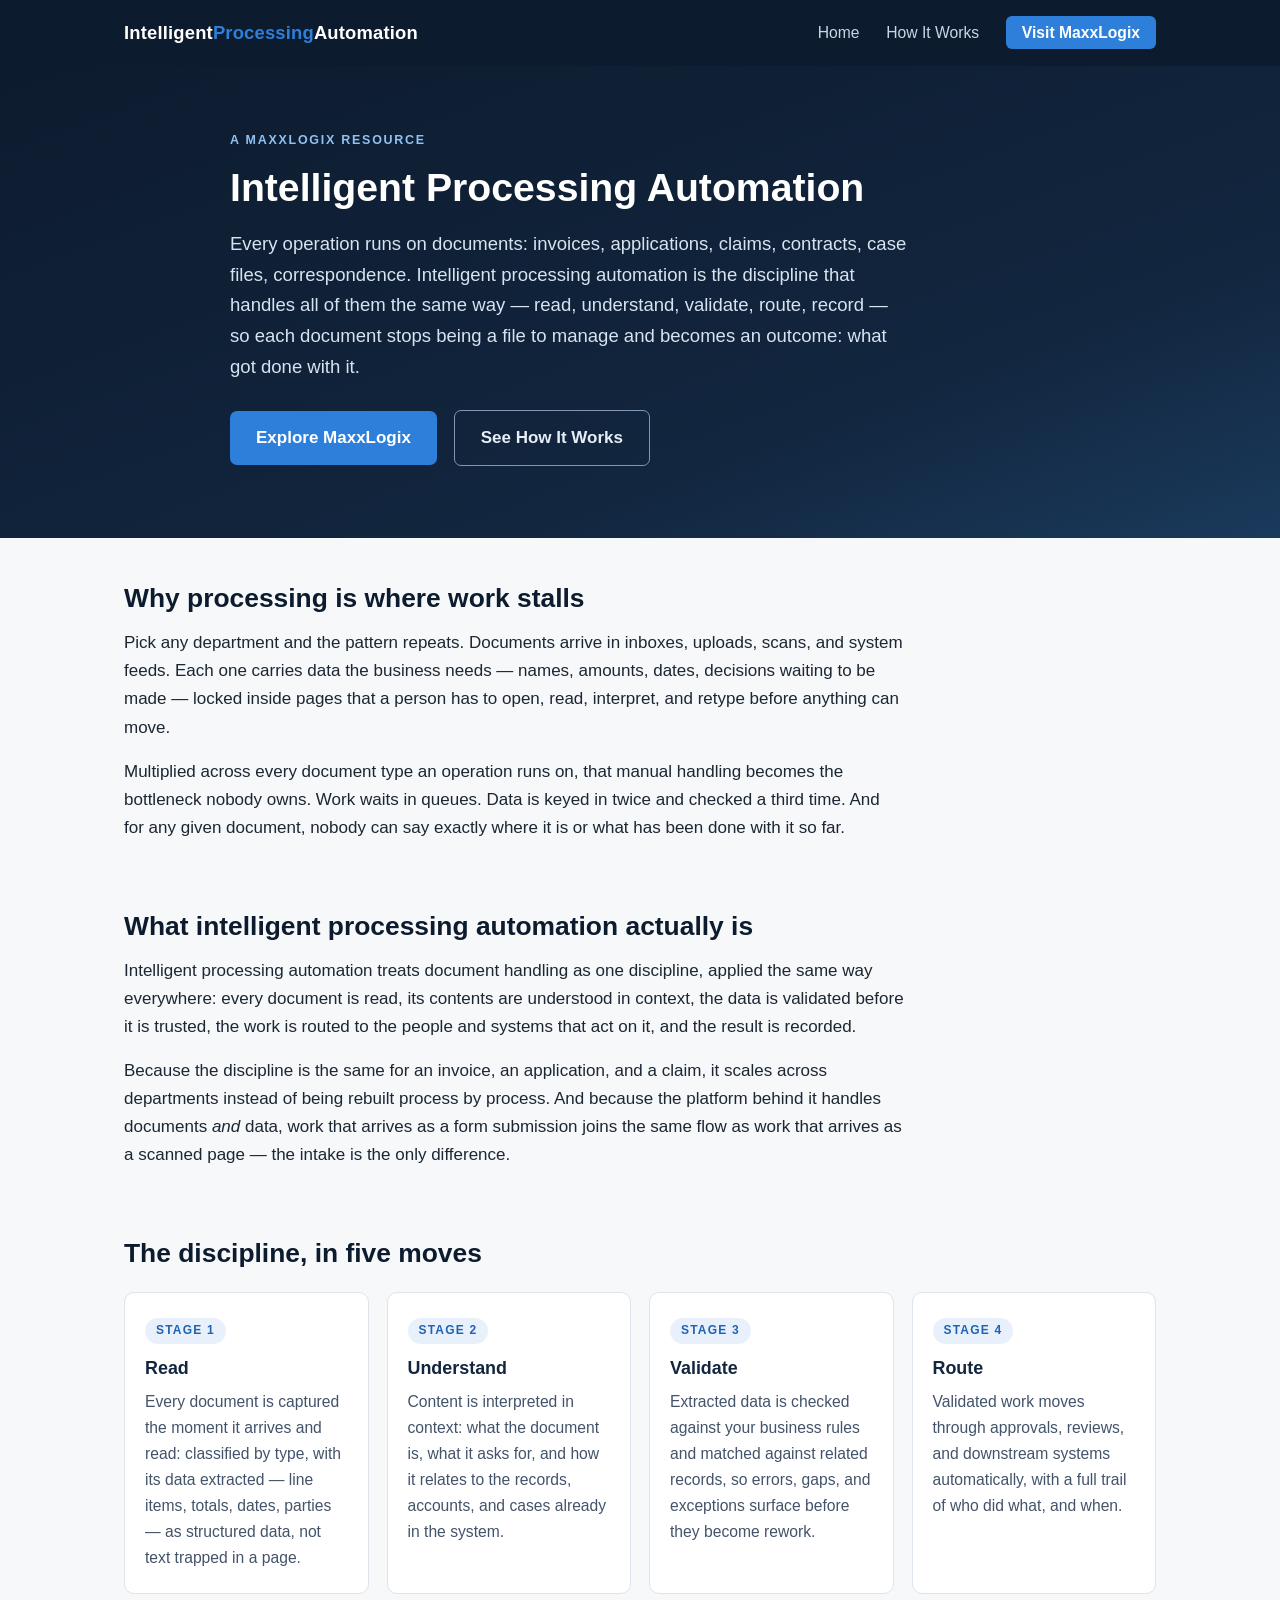
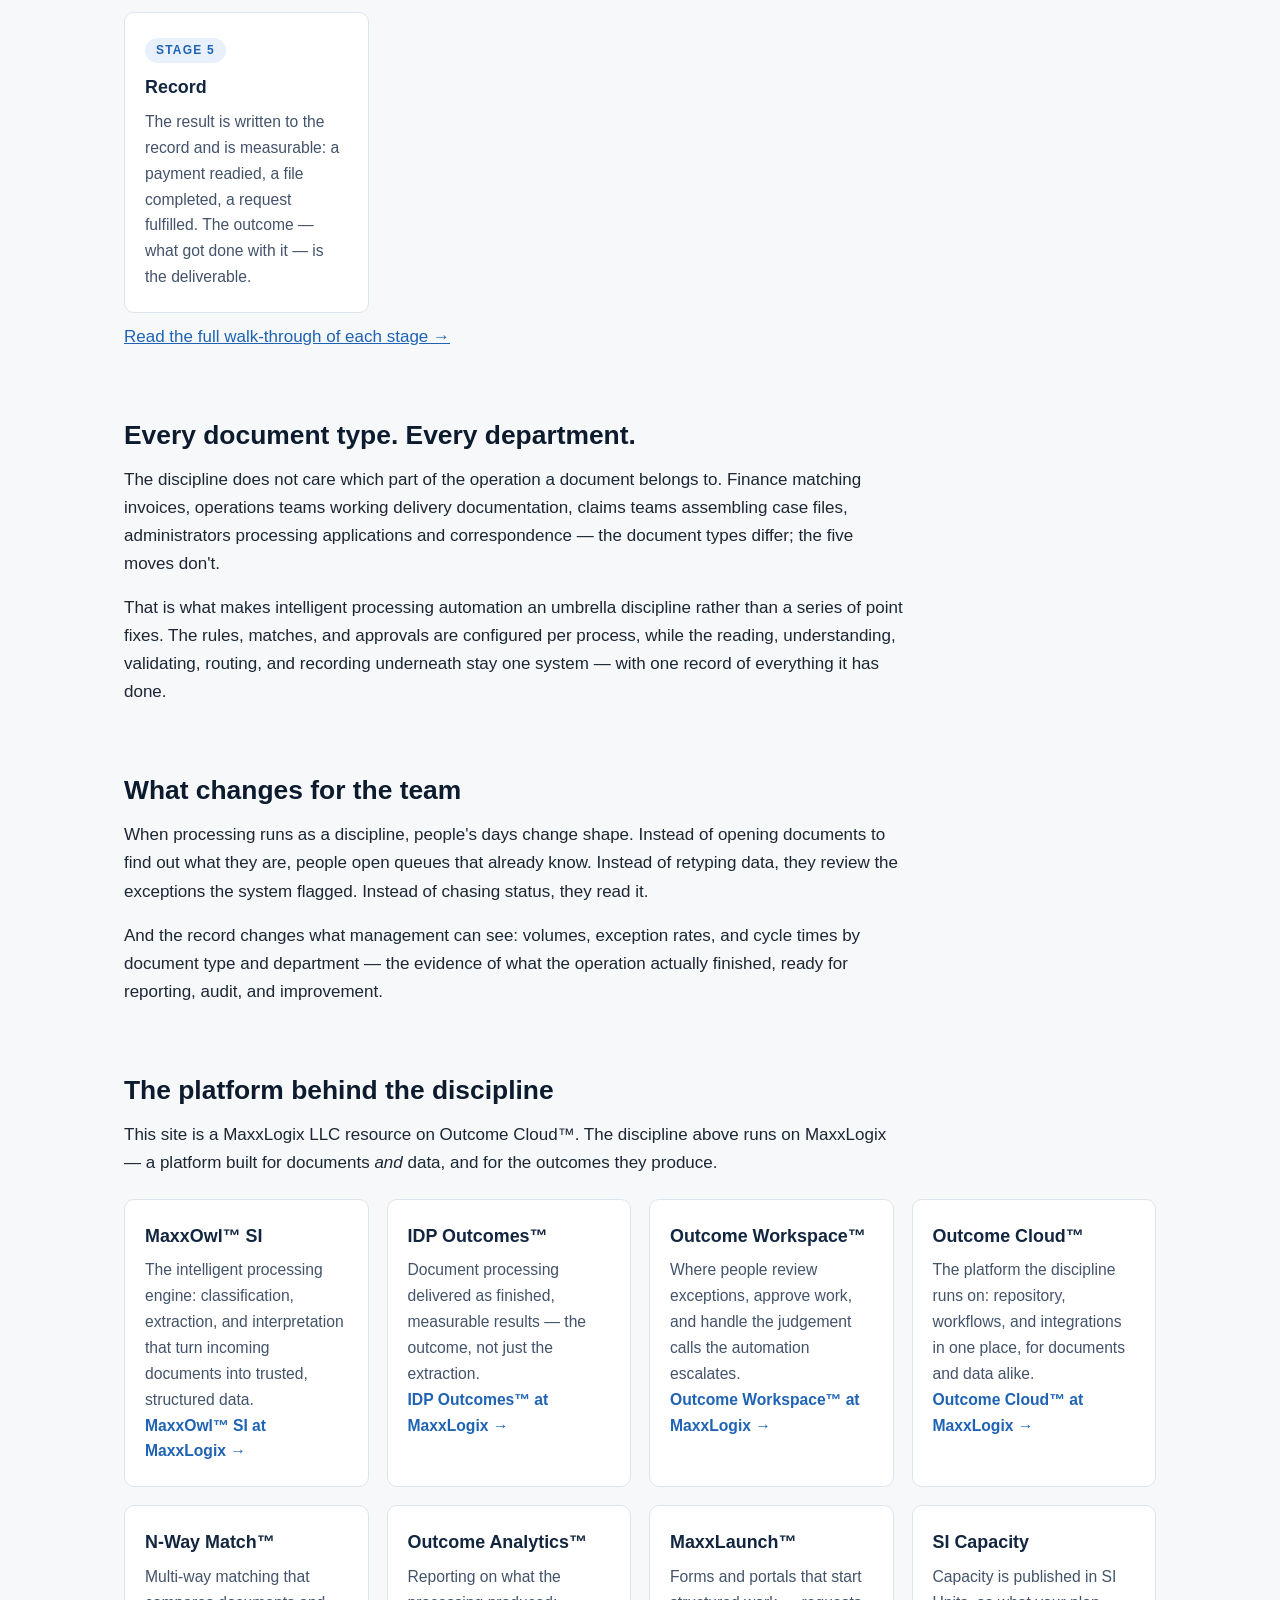
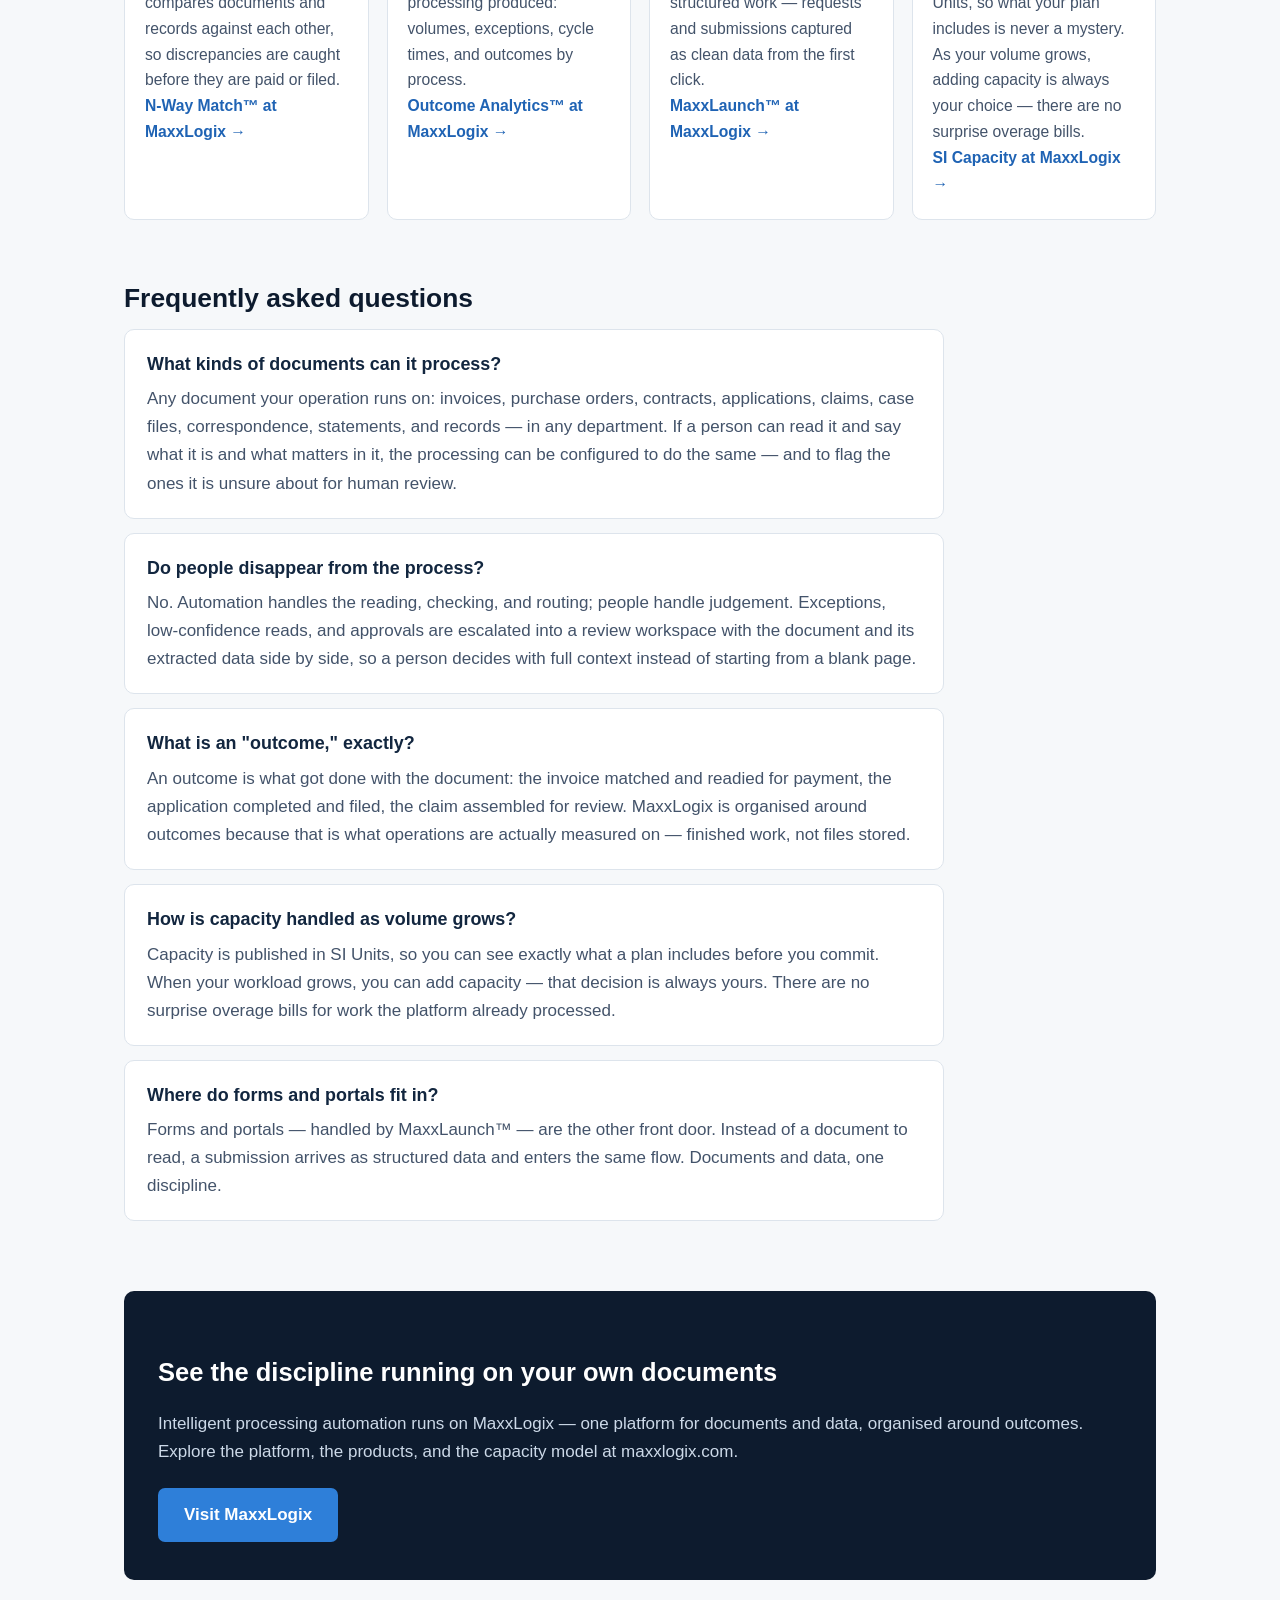
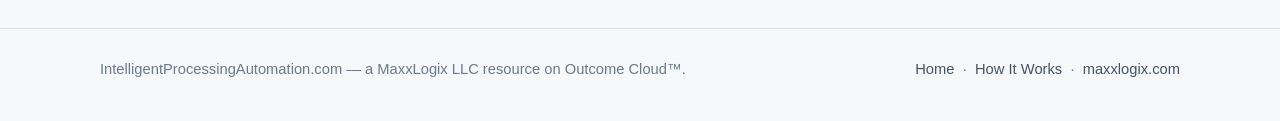
==== index.html @ 10dcc83b "Update footer attribution to MaxxLogix LLC resource on Outcome Cloud" ====
<!DOCTYPE html>
<html lang="en">
<head>
<meta charset="UTF-8">
<meta name="viewport" content="width=device-width, initial-scale=1.0">
<title>Intelligent Processing Automation: Documents Read, Understood, and Finished | Intelligent Processing Automation</title>
<meta name="description" content="Intelligent processing automation reads, understands, validates, routes, and records every document an operation runs on — in any department. See the discipline and the MaxxLogix platform behind it.">
<link rel="canonical" href="https://intelligentprocessingautomation.com/">
<meta property="og:type" content="website">
<meta property="og:site_name" content="Intelligent Processing Automation">
<meta property="og:title" content="Intelligent Processing Automation: Documents Read, Understood, and Finished">
<meta property="og:description" content="One discipline for every document an operation runs on: read, understand, validate, route, record — so each document ends as an outcome, what got done with it.">
<meta property="og:url" content="https://intelligentprocessingautomation.com/">
<meta name="twitter:card" content="summary">
<link rel="stylesheet" href="style.css">
</head>
<body>

<header class="site-header">
  <div class="header-inner">
    <a class="wordmark" href="index.html">Intelligent<span>Processing</span>Automation</a>
    <nav class="main-nav">
      <a href="index.html">Home</a>
      <a href="how-it-works.html">How It Works</a>
      <a class="nav-cta" href="https://maxxlogix.com">Visit MaxxLogix</a>
    </nav>
  </div>
</header>

<div class="hero">
  <div class="hero-inner">
    <p class="eyebrow">A MaxxLogix Resource</p>
    <h1>Intelligent Processing Automation</h1>
    <p class="lede">Every operation runs on documents: invoices, applications, claims, contracts, case files, correspondence. Intelligent processing automation is the discipline that handles all of them the same way — read, understand, validate, route, record — so each document stops being a file to manage and becomes an outcome: what got done with it.</p>
    <a class="btn" href="https://maxxlogix.com">Explore MaxxLogix</a>
    <a class="btn ghost" href="how-it-works.html">See How It Works</a>
  </div>
</div>

<main>

  <section>
    <h2>Why processing is where work stalls</h2>
    <p>Pick any department and the pattern repeats. Documents arrive in inboxes, uploads, scans, and system feeds. Each one carries data the business needs — names, amounts, dates, decisions waiting to be made — locked inside pages that a person has to open, read, interpret, and retype before anything can move.</p>
    <p>Multiplied across every document type an operation runs on, that manual handling becomes the bottleneck nobody owns. Work waits in queues. Data is keyed in twice and checked a third time. And for any given document, nobody can say exactly where it is or what has been done with it so far.</p>
  </section>

  <section>
    <h2>What intelligent processing automation actually is</h2>
    <p>Intelligent processing automation treats document handling as one discipline, applied the same way everywhere: every document is read, its contents are understood in context, the data is validated before it is trusted, the work is routed to the people and systems that act on it, and the result is recorded.</p>
    <p>Because the discipline is the same for an invoice, an application, and a claim, it scales across departments instead of being rebuilt process by process. And because the platform behind it handles documents <em>and</em> data, work that arrives as a form submission joins the same flow as work that arrives as a scanned page — the intake is the only difference.</p>
  </section>

  <section>
    <h2>The discipline, in five moves</h2>
    <div class="grid">
      <div class="card">
        <span class="step">Stage 1</span>
        <h3>Read</h3>
        <p>Every document is captured the moment it arrives and read: classified by type, with its data extracted — line items, totals, dates, parties — as structured data, not text trapped in a page.</p>
      </div>
      <div class="card">
        <span class="step">Stage 2</span>
        <h3>Understand</h3>
        <p>Content is interpreted in context: what the document is, what it asks for, and how it relates to the records, accounts, and cases already in the system.</p>
      </div>
      <div class="card">
        <span class="step">Stage 3</span>
        <h3>Validate</h3>
        <p>Extracted data is checked against your business rules and matched against related records, so errors, gaps, and exceptions surface before they become rework.</p>
      </div>
      <div class="card">
        <span class="step">Stage 4</span>
        <h3>Route</h3>
        <p>Validated work moves through approvals, reviews, and downstream systems automatically, with a full trail of who did what, and when.</p>
      </div>
      <div class="card">
        <span class="step">Stage 5</span>
        <h3>Record</h3>
        <p>The result is written to the record and is measurable: a payment readied, a file completed, a request fulfilled. The outcome — what got done with it — is the deliverable.</p>
      </div>
    </div>
    <p><a href="how-it-works.html">Read the full walk-through of each stage &rarr;</a></p>
  </section>

  <section>
    <h2>Every document type. Every department.</h2>
    <p>The discipline does not care which part of the operation a document belongs to. Finance matching invoices, operations teams working delivery documentation, claims teams assembling case files, administrators processing applications and correspondence — the document types differ; the five moves don't.</p>
    <p>That is what makes intelligent processing automation an umbrella discipline rather than a series of point fixes. The rules, matches, and approvals are configured per process, while the reading, understanding, validating, routing, and recording underneath stay one system — with one record of everything it has done.</p>
  </section>

  <section>
    <h2>What changes for the team</h2>
    <p>When processing runs as a discipline, people's days change shape. Instead of opening documents to find out what they are, people open queues that already know. Instead of retyping data, they review the exceptions the system flagged. Instead of chasing status, they read it.</p>
    <p>And the record changes what management can see: volumes, exception rates, and cycle times by document type and department — the evidence of what the operation actually finished, ready for reporting, audit, and improvement.</p>
  </section>

  <section>
    <h2>The platform behind the discipline</h2>
    <p class="narrow">This site is a MaxxLogix LLC resource on Outcome Cloud&trade;. The discipline above runs on MaxxLogix — a platform built for documents <em>and</em> data, and for the outcomes they produce.</p>
    <div class="grid">
      <div class="card">
        <h3>MaxxOwl&trade; SI</h3>
        <p>The intelligent processing engine: classification, extraction, and interpretation that turn incoming documents into trusted, structured data.</p>
        <p><a href="https://maxxlogix.com/maxxowl-si/">MaxxOwl&trade; SI at MaxxLogix &rarr;</a></p>
      </div>
      <div class="card">
        <h3>IDP Outcomes&trade;</h3>
        <p>Document processing delivered as finished, measurable results — the outcome, not just the extraction.</p>
        <p><a href="https://maxxlogix.com/idp-outcomes/">IDP Outcomes&trade; at MaxxLogix &rarr;</a></p>
      </div>
      <div class="card">
        <h3>Outcome Workspace&trade;</h3>
        <p>Where people review exceptions, approve work, and handle the judgement calls the automation escalates.</p>
        <p><a href="https://maxxlogix.com/outcome-workspace/">Outcome Workspace&trade; at MaxxLogix &rarr;</a></p>
      </div>
      <div class="card">
        <h3>Outcome Cloud&trade;</h3>
        <p>The platform the discipline runs on: repository, workflows, and integrations in one place, for documents and data alike.</p>
        <p><a href="https://maxxlogix.com/outcome-cloud/">Outcome Cloud&trade; at MaxxLogix &rarr;</a></p>
      </div>
      <div class="card">
        <h3>N-Way Match&trade;</h3>
        <p>Multi-way matching that compares documents and records against each other, so discrepancies are caught before they are paid or filed.</p>
        <p><a href="https://maxxlogix.com/outcome-match/">N-Way Match&trade; at MaxxLogix &rarr;</a></p>
      </div>
      <div class="card">
        <h3>Outcome Analytics&trade;</h3>
        <p>Reporting on what the processing produced: volumes, exceptions, cycle times, and outcomes by process.</p>
        <p><a href="https://maxxlogix.com/outcome-analytics/">Outcome Analytics&trade; at MaxxLogix &rarr;</a></p>
      </div>
      <div class="card">
        <h3>MaxxLaunch&trade;</h3>
        <p>Forms and portals that start structured work — requests and submissions captured as clean data from the first click.</p>
        <p><a href="https://maxxlogix.com/maxxlaunch/">MaxxLaunch&trade; at MaxxLogix &rarr;</a></p>
      </div>
      <div class="card">
        <h3>SI Capacity</h3>
        <p>Capacity is published in SI Units, so what your plan includes is never a mystery. As your volume grows, adding capacity is always your choice — there are no surprise overage bills.</p>
        <p><a href="https://maxxlogix.com/si-capacity/">SI Capacity at MaxxLogix &rarr;</a></p>
      </div>
    </div>
  </section>

  <section>
    <h2>Frequently asked questions</h2>

    <div class="faq-item">
      <h3>What kinds of documents can it process?</h3>
      <p>Any document your operation runs on: invoices, purchase orders, contracts, applications, claims, case files, correspondence, statements, and records — in any department. If a person can read it and say what it is and what matters in it, the processing can be configured to do the same — and to flag the ones it is unsure about for human review.</p>
    </div>

    <div class="faq-item">
      <h3>Do people disappear from the process?</h3>
      <p>No. Automation handles the reading, checking, and routing; people handle judgement. Exceptions, low-confidence reads, and approvals are escalated into a review workspace with the document and its extracted data side by side, so a person decides with full context instead of starting from a blank page.</p>
    </div>

    <div class="faq-item">
      <h3>What is an "outcome," exactly?</h3>
      <p>An outcome is what got done with the document: the invoice matched and readied for payment, the application completed and filed, the claim assembled for review. MaxxLogix is organised around outcomes because that is what operations are actually measured on — finished work, not files stored.</p>
    </div>

    <div class="faq-item">
      <h3>How is capacity handled as volume grows?</h3>
      <p>Capacity is published in SI Units, so you can see exactly what a plan includes before you commit. When your workload grows, you can add capacity — that decision is always yours. There are no surprise overage bills for work the platform already processed.</p>
    </div>

    <div class="faq-item">
      <h3>Where do forms and portals fit in?</h3>
      <p>Forms and portals — handled by MaxxLaunch&trade; — are the other front door. Instead of a document to read, a submission arrives as structured data and enters the same flow. Documents and data, one discipline.</p>
    </div>
  </section>

  <div class="cta-band">
    <h2>See the discipline running on your own documents</h2>
    <p>Intelligent processing automation runs on MaxxLogix — one platform for documents and data, organised around outcomes. Explore the platform, the products, and the capacity model at maxxlogix.com.</p>
    <a class="btn" href="https://maxxlogix.com">Visit MaxxLogix</a>
  </div>

</main>

<footer class="site-footer">
  <div class="footer-inner">
    <span>IntelligentProcessingAutomation.com — a MaxxLogix LLC resource on Outcome Cloud&trade;.</span>
    <span><a href="index.html">Home</a> &nbsp;·&nbsp; <a href="how-it-works.html">How It Works</a> &nbsp;·&nbsp; <a href="https://maxxlogix.com">maxxlogix.com</a></span>
  </div>
</footer>

</body>
</html>
---- style.css ----
/* Intelligent Processing Automation — microsite styles
   Palette: deep navy / slate with a single steel-blue accent.
   No external assets. System font stack only. */

:root {
  --navy: #0d1b2e;
  --navy-2: #12263f;
  --slate: #43536a;
  --slate-light: #6b7a8f;
  --ink: #1c2733;
  --bg: #f6f8fa;
  --card: #ffffff;
  --line: #dde4ec;
  --accent: #2e7fd9;
  --accent-dark: #1f63b4;
  --radius: 10px;
}

* { box-sizing: border-box; }

html { scroll-behavior: smooth; }

body {
  margin: 0;
  font-family: -apple-system, BlinkMacSystemFont, "Segoe UI", Roboto,
    "Helvetica Neue", Arial, sans-serif;
  color: var(--ink);
  background: var(--bg);
  line-height: 1.65;
  font-size: 17px;
}

a { color: var(--accent-dark); }
a:hover { color: var(--accent); }

/* ---------- Header ---------- */
.site-header {
  background: var(--navy);
  color: #fff;
}
.header-inner {
  max-width: 1080px;
  margin: 0 auto;
  padding: 18px 24px;
  display: flex;
  flex-wrap: wrap;
  align-items: center;
  justify-content: space-between;
  gap: 12px;
}
.wordmark {
  color: #fff;
  text-decoration: none;
  font-weight: 700;
  font-size: 1.15rem;
  letter-spacing: 0.01em;
}
.wordmark span { color: var(--accent); }
.main-nav a {
  color: #c9d6e6;
  text-decoration: none;
  margin-left: 22px;
  font-size: 0.98rem;
}
.main-nav a:hover { color: #fff; }
.main-nav a.nav-cta {
  background: var(--accent);
  color: #fff;
  padding: 8px 16px;
  border-radius: 6px;
  font-weight: 600;
}
.main-nav a.nav-cta:hover { background: var(--accent-dark); }

/* ---------- Hero ---------- */
.hero {
  background: linear-gradient(160deg, var(--navy) 0%, var(--navy-2) 70%, #1a3a5c 100%);
  color: #fff;
  padding: 64px 24px 72px;
}
.hero-inner { max-width: 820px; margin: 0 auto; }
.hero .eyebrow {
  text-transform: uppercase;
  letter-spacing: 0.14em;
  font-size: 0.78rem;
  font-weight: 700;
  color: #8fc1f2;
  margin: 0 0 14px;
}
.hero h1 {
  font-size: 2.45rem;
  line-height: 1.18;
  margin: 0 0 18px;
  font-weight: 750;
}
.hero p.lede {
  font-size: 1.16rem;
  color: #d7e3f0;
  margin: 0 0 28px;
  max-width: 680px;
}
.btn {
  display: inline-block;
  background: var(--accent);
  color: #fff;
  text-decoration: none;
  font-weight: 600;
  padding: 13px 26px;
  border-radius: 7px;
  margin-right: 12px;
}
.btn:hover { background: var(--accent-dark); color: #fff; }
.btn.ghost {
  background: transparent;
  border: 1px solid #7d97b5;
  color: #e6eef7;
}
.btn.ghost:hover { border-color: #fff; color: #fff; }

/* ---------- Layout ---------- */
main { max-width: 1080px; margin: 0 auto; padding: 0 24px; }
section { padding: 44px 0 8px; }
section h2 {
  font-size: 1.65rem;
  line-height: 1.25;
  color: var(--navy);
  margin: 0 0 14px;
}
section h3 { color: var(--navy-2); margin: 0 0 8px; font-size: 1.12rem; }
section p { max-width: 780px; margin: 0 0 16px; }
.narrow { max-width: 780px; }

/* ---------- Stage / card grids ---------- */
.grid {
  display: grid;
  grid-template-columns: repeat(auto-fit, minmax(230px, 1fr));
  gap: 18px;
  margin: 22px 0 10px;
}
.card {
  background: var(--card);
  border: 1px solid var(--line);
  border-radius: var(--radius);
  padding: 22px 20px;
}
.card .step {
  display: inline-block;
  font-size: 0.75rem;
  font-weight: 700;
  letter-spacing: 0.1em;
  text-transform: uppercase;
  color: var(--accent-dark);
  background: #e8f1fb;
  border-radius: 20px;
  padding: 3px 11px;
  margin-bottom: 10px;
}
.card p { margin: 0; font-size: 0.98rem; color: var(--slate); }
.card h3 { margin-bottom: 6px; }
.card a { font-weight: 600; text-decoration: none; }
.card a:hover { text-decoration: underline; }

/* ---------- Deep-dive stage list (how it works) ---------- */
.stage-list { max-width: 820px; }
.stage-block {
  background: var(--card);
  border: 1px solid var(--line);
  border-left: 4px solid var(--accent);
  border-radius: var(--radius);
  padding: 22px 24px;
  margin-bottom: 16px;
}
.stage-block p { margin: 0 0 10px; }
.stage-block p:last-child { margin-bottom: 0; }

/* ---------- FAQ ---------- */
.faq-item {
  background: var(--card);
  border: 1px solid var(--line);
  border-radius: var(--radius);
  padding: 20px 22px;
  margin-bottom: 14px;
  max-width: 820px;
}
.faq-item h3 { margin-bottom: 6px; }
.faq-item p { margin: 0; color: var(--slate); }

/* ---------- CTA band ---------- */
.cta-band {
  background: var(--navy);
  color: #fff;
  border-radius: var(--radius);
  padding: 38px 34px;
  margin: 48px 0;
  text-align: left;
}
.cta-band h2 { color: #fff; margin-bottom: 10px; }
.cta-band p { color: #ccd9e8; margin-bottom: 22px; }

/* ---------- Footer ---------- */
.site-footer {
  border-top: 1px solid var(--line);
  margin-top: 24px;
  padding: 28px 24px 40px;
  color: var(--slate-light);
  font-size: 0.92rem;
}
.footer-inner {
  max-width: 1080px;
  margin: 0 auto;
  display: flex;
  flex-wrap: wrap;
  gap: 10px 28px;
  justify-content: space-between;
}
.site-footer a { color: var(--slate); text-decoration: none; }
.site-footer a:hover { text-decoration: underline; }

/* ---------- Breadcrumb (subpage) ---------- */
.crumb { padding: 22px 0 0; font-size: 0.92rem; color: var(--slate-light); }
.crumb a { text-decoration: none; }
.crumb a:hover { text-decoration: underline; }
.page-head { padding-top: 18px; }
.page-head h1 { font-size: 2.05rem; color: var(--navy); line-height: 1.22; margin: 0 0 12px; }
.page-head p.lede { font-size: 1.1rem; color: var(--slate); max-width: 760px; }

/* ---------- Responsive ---------- */
@media (max-width: 640px) {
  body { font-size: 16px; }
  .hero { padding: 44px 20px 52px; }
  .hero h1 { font-size: 1.85rem; }
  .page-head h1 { font-size: 1.6rem; }
  section h2 { font-size: 1.4rem; }
  .main-nav a { margin-left: 14px; }
  .btn { display: block; text-align: center; margin: 0 0 10px; }
  .cta-band { padding: 28px 22px; }
}
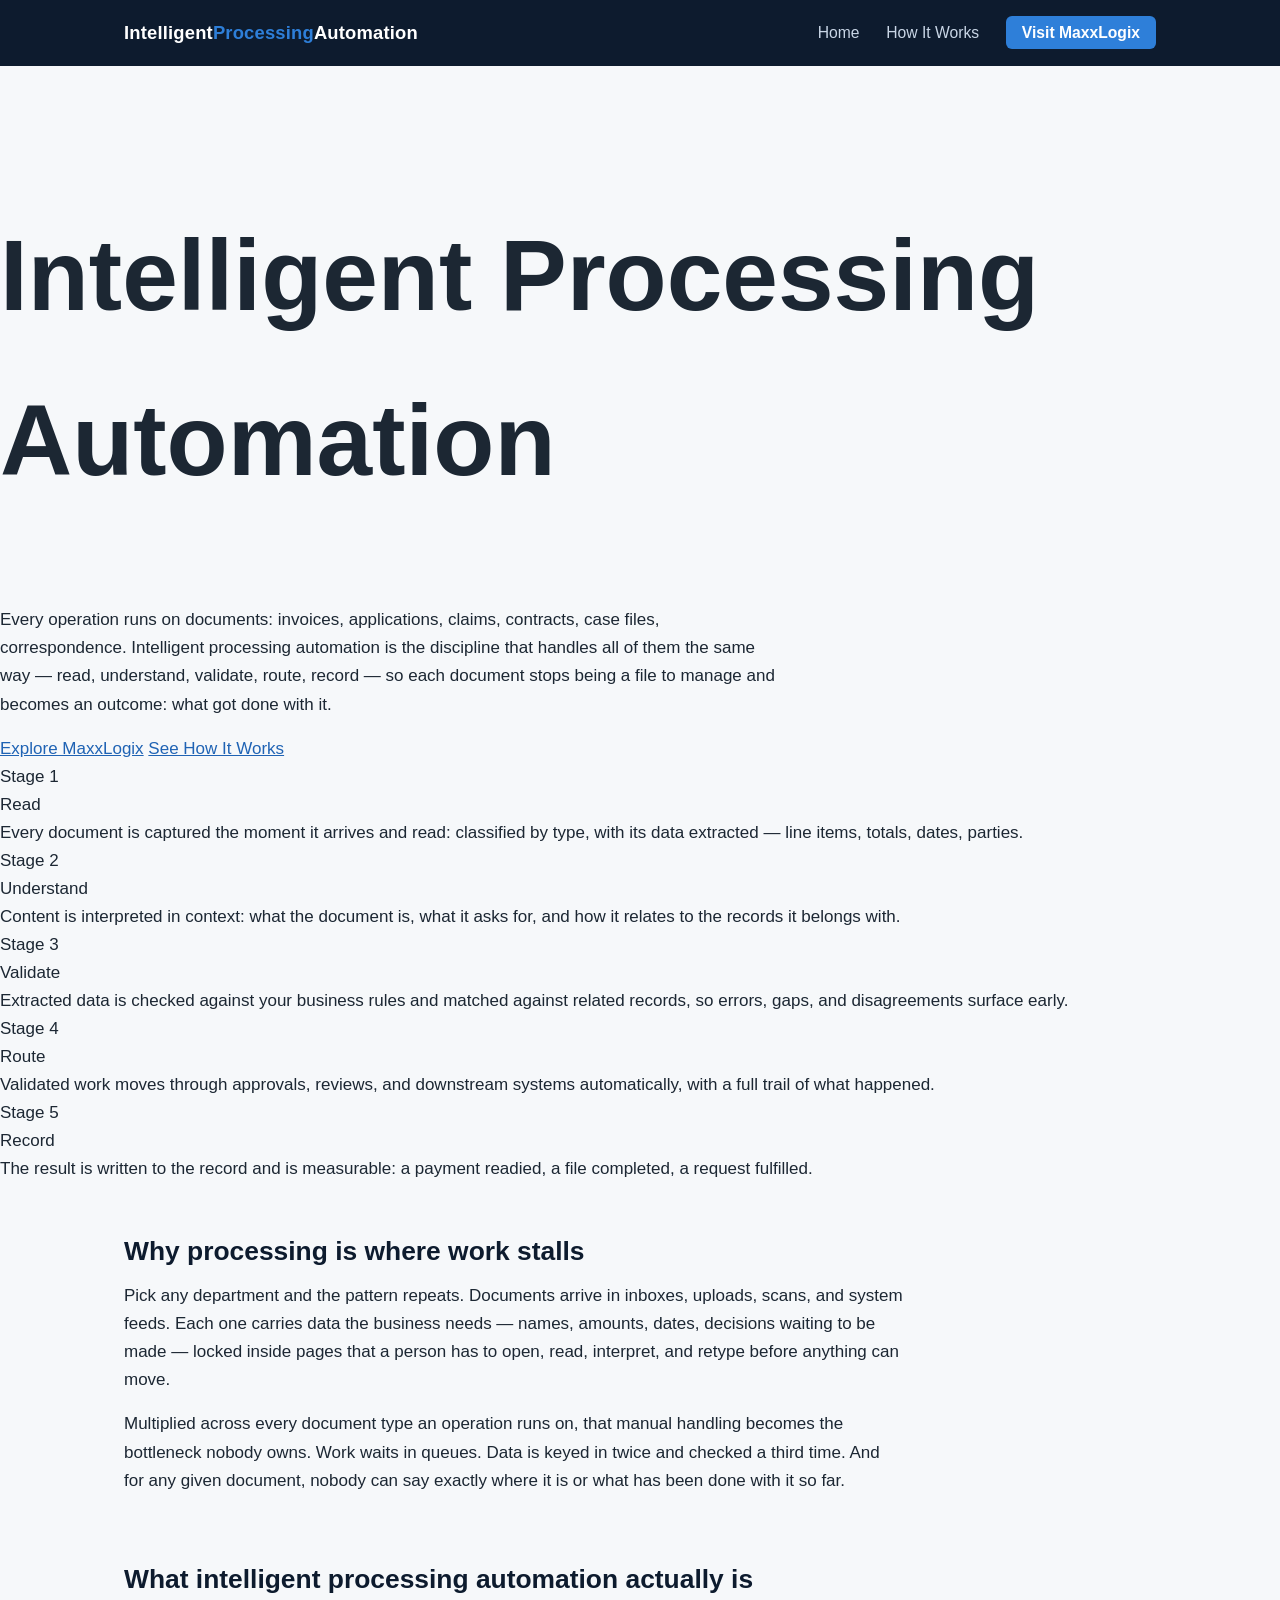
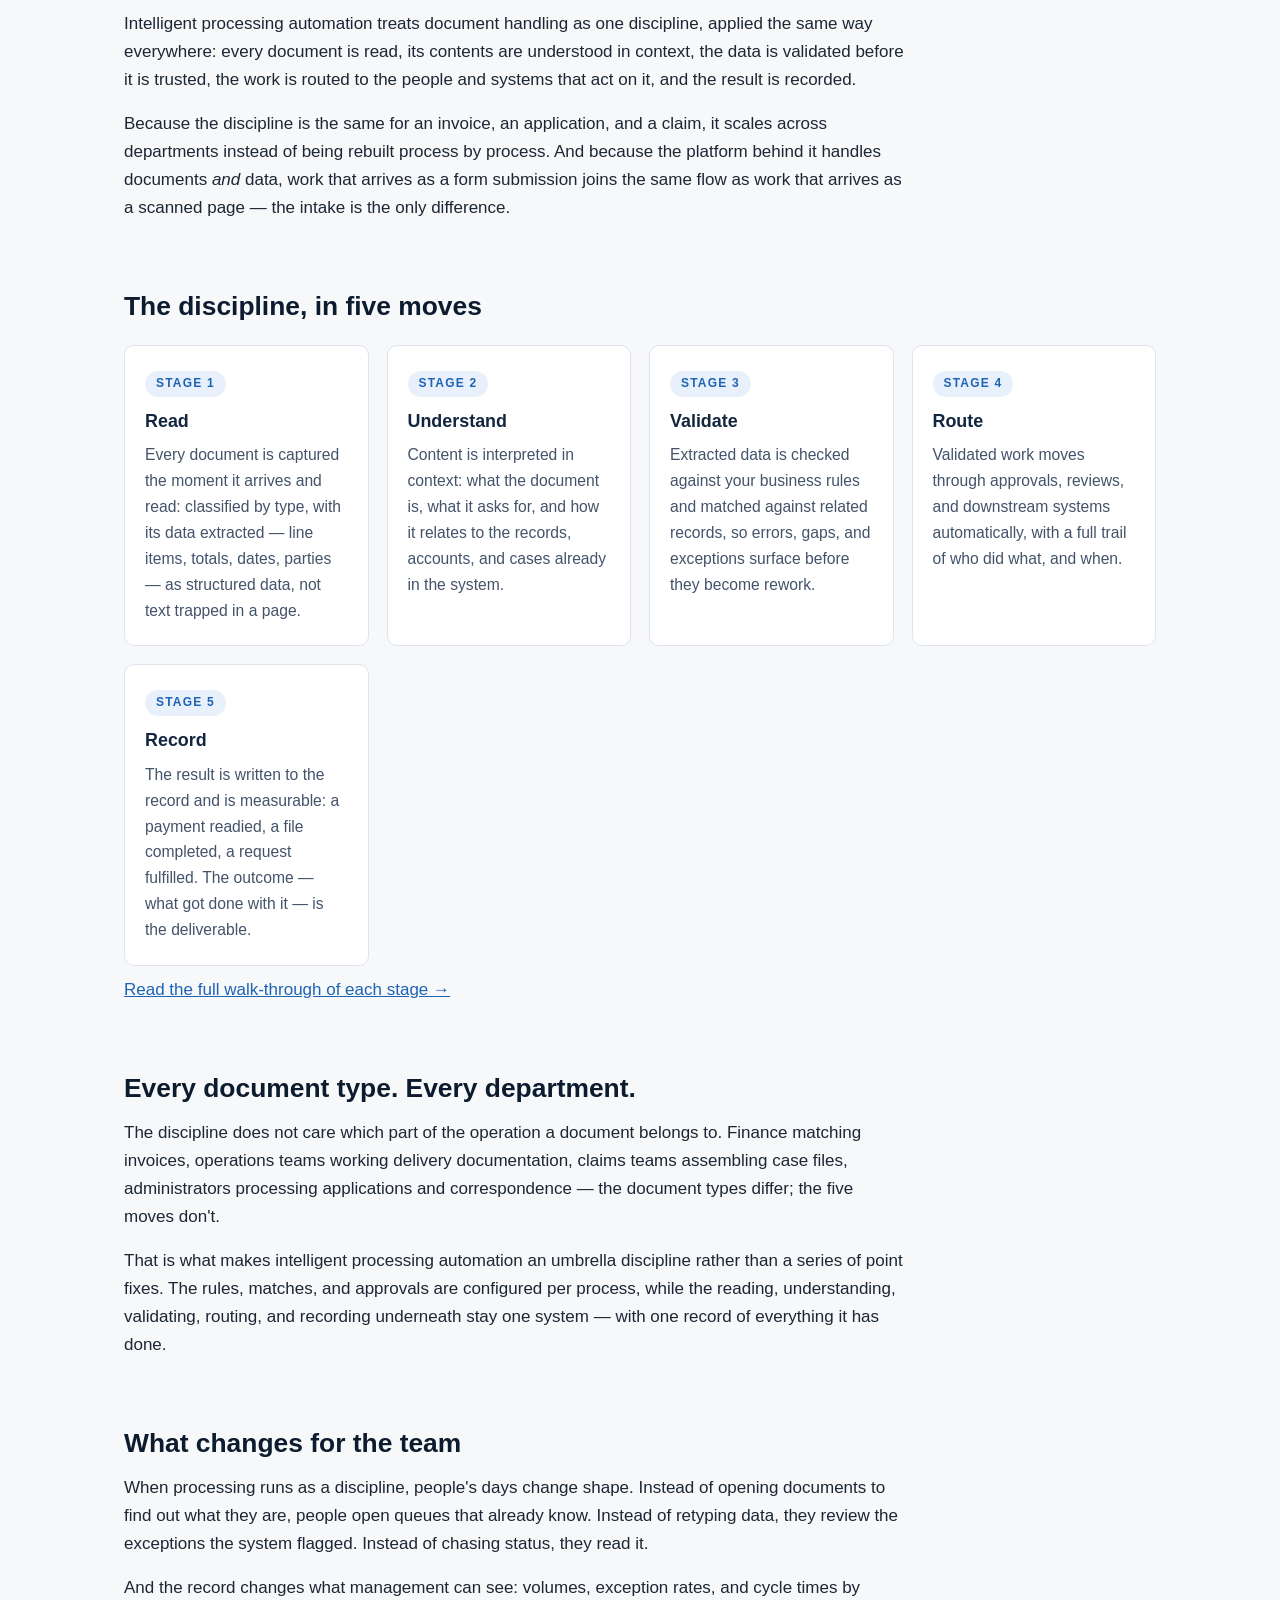
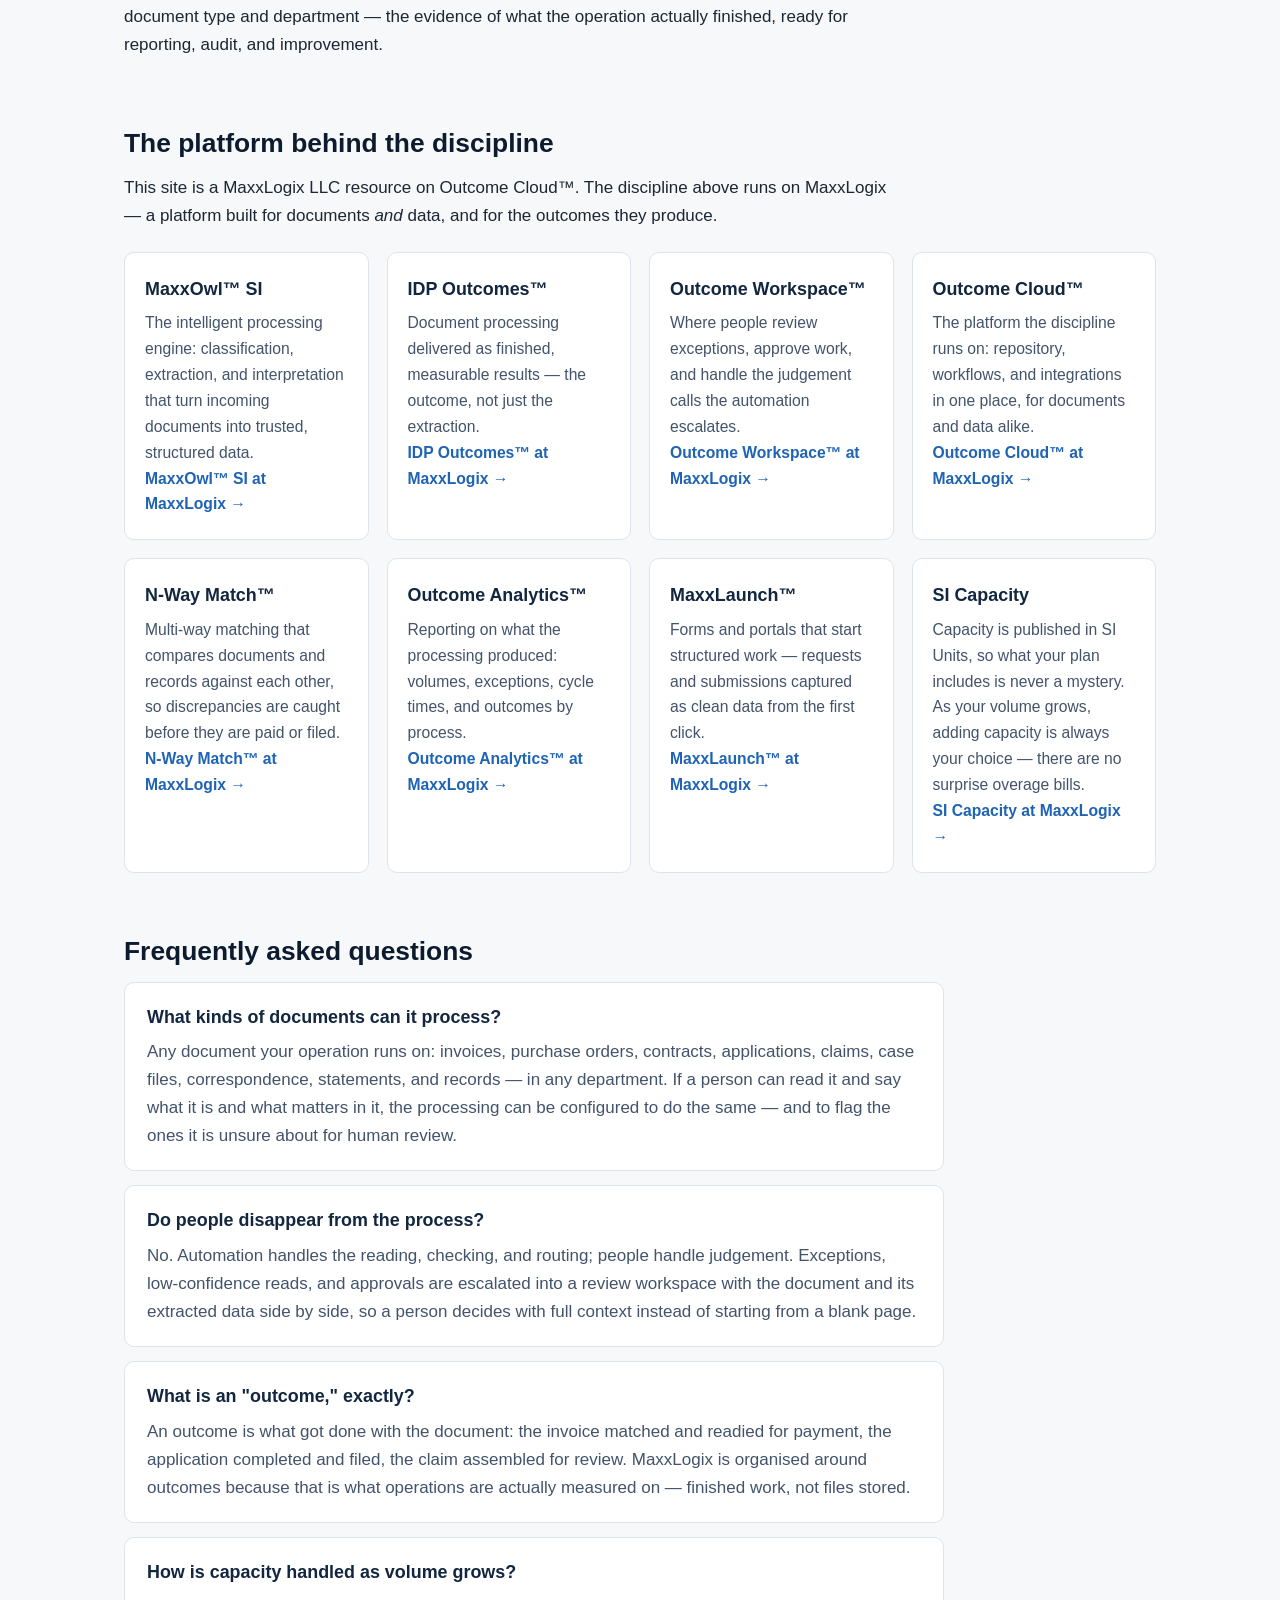
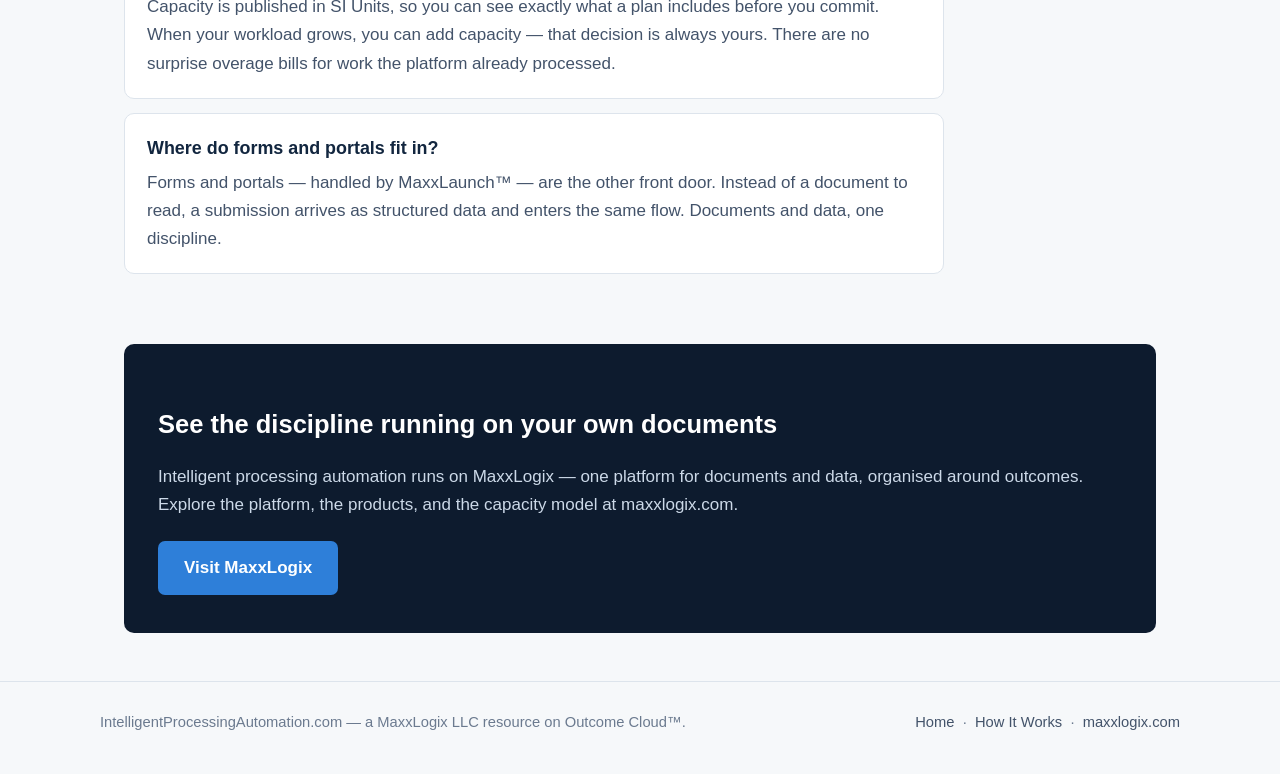
==== commit c0b7c393: "Hero refresh: bold hero redesign (approved 2026-11-17)" ====
--- a/index.html
+++ b/index.html
@@ -27,15 +27,27 @@
   </div>
 </header>
 
-<div class="hero">
-  <div class="hero-inner">
-    <p class="eyebrow">A MaxxLogix Resource</p>
-    <h1>Intelligent Processing Automation</h1>
-    <p class="lede">Every operation runs on documents: invoices, applications, claims, contracts, case files, correspondence. Intelligent processing automation is the discipline that handles all of them the same way — read, understand, validate, route, record — so each document stops being a file to manage and becomes an outcome: what got done with it.</p>
-    <a class="btn" href="https://maxxlogix.com">Explore MaxxLogix</a>
-    <a class="btn ghost" href="how-it-works.html">See How It Works</a>
-  </div>
-</div>
+<section class="bh">
+  <div class="bh-wrap">
+    <div class="bh-grid">
+      <div>
+        <h1 class="bh-h1" style="font-size:100px">Intelligent <span class="bh-a">Processing</span> Automation</h1>
+        <p class="bh-lede">Every operation runs on documents: invoices, applications, claims, contracts, case files, correspondence. Intelligent processing automation is the discipline that handles all of them the same way — read, understand, validate, route, record — so each document stops being a file to manage and becomes an outcome: what got done with it.</p>
+        <div class="bh-actions">
+          <a class="bh-btn" href="https://maxxlogix.com">Explore MaxxLogix</a>
+          <a class="bh-link2" href="how-it-works.html">See How It Works</a>
+        </div>
+      </div>
+      <div class="bh-path" aria-label="The path, end to end">
+        <div class="bh-stage bh-s1"><div class="bh-n">Stage 1</div><div class="bh-t">Read</div><div class="bh-d">Every document is captured the moment it arrives and read: classified by type, with its data extracted — line items, totals, dates, parties.</div></div>
+        <div class="bh-stage bh-s2"><div class="bh-n">Stage 2</div><div class="bh-t">Understand</div><div class="bh-d">Content is interpreted in context: what the document is, what it asks for, and how it relates to the records it belongs with.</div></div>
+        <div class="bh-stage bh-s3"><div class="bh-n">Stage 3</div><div class="bh-t">Validate</div><div class="bh-d">Extracted data is checked against your business rules and matched against related records, so errors, gaps, and disagreements surface early.</div></div>
+        <div class="bh-stage bh-s4"><div class="bh-n">Stage 4</div><div class="bh-t">Route</div><div class="bh-d">Validated work moves through approvals, reviews, and downstream systems automatically, with a full trail of what happened.</div></div>
+        <div class="bh-stage bh-s5"><div class="bh-n">Stage 5</div><div class="bh-t">Record</div><div class="bh-d">The result is written to the record and is measurable: a payment readied, a file completed, a request fulfilled.</div></div>
+      </div>
+    </div>
+  </div>
+</section>
 
 <main>
 
